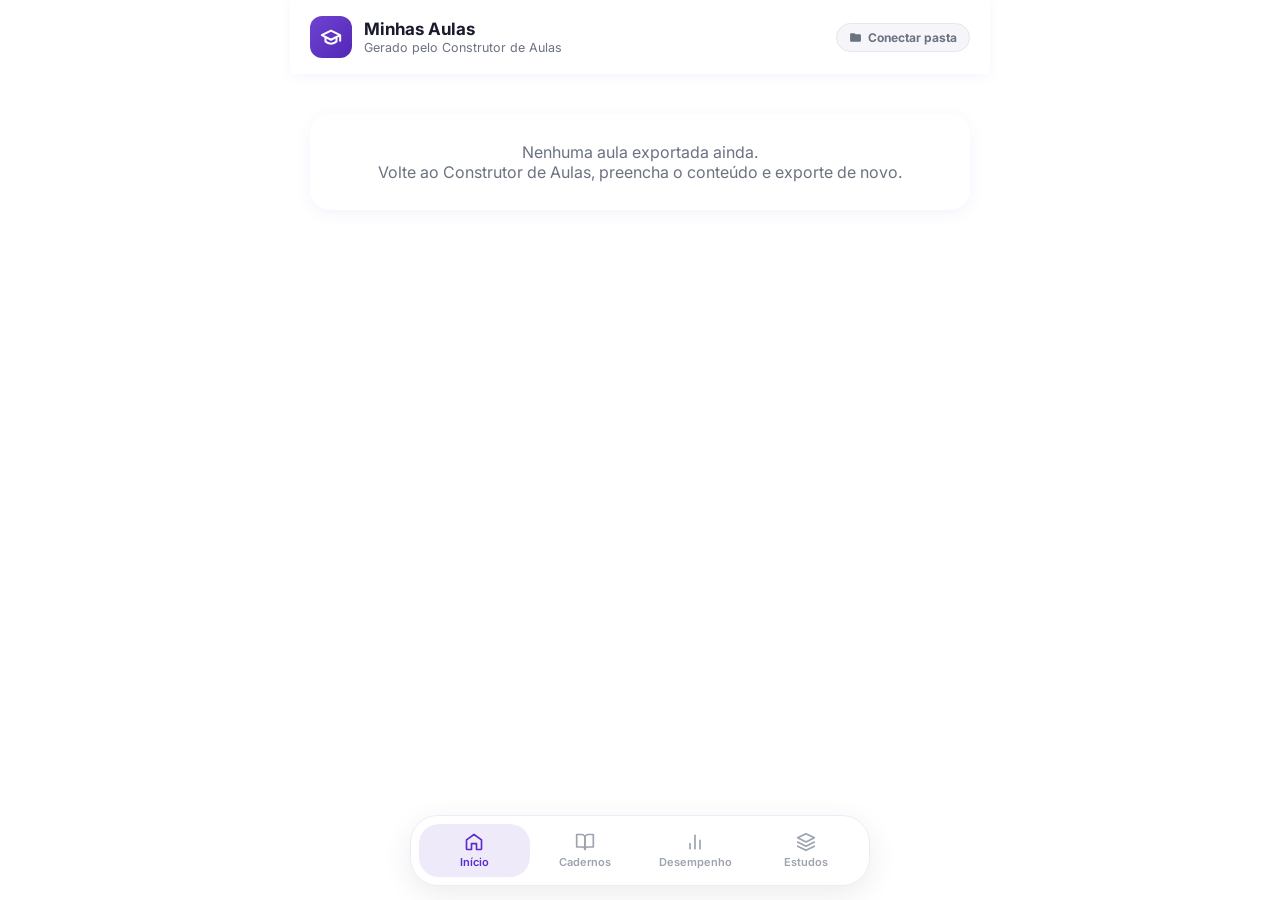
==== index.html @ 487623a7 "Atualização do projeto — 09/08/2026, 18:16:55" ====
<!DOCTYPE html>
<html lang="pt-BR">
<head>
<meta charset="UTF-8">
<meta name="viewport" content="width=device-width, initial-scale=1.0, viewport-fit=cover">
<title>Minhas Aulas</title>
<link href="https://fonts.googleapis.com/css2?family=Inter:wght@400;500;600;700&display=swap" rel="stylesheet">
<link rel="stylesheet" href="css/inicio.css">
<link rel="icon" href="data:image/svg+xml,%3Csvg%20xmlns%3D%22http%3A%2F%2Fwww.w3.org%2F2000%2Fsvg%22%20viewBox%3D%220%200%2024%2024%22%3E%3Crect%20width%3D%2224%22%20height%3D%2224%22%20rx%3D%226%22%20fill%3D%22%235B2BCB%22%2F%3E%3Cg%20fill%3D%22none%22%20stroke%3D%22%23fff%22%20stroke-width%3D%222.2%22%20stroke-linecap%3D%22round%22%20stroke-linejoin%3D%22round%22%3E%3Cpath%20d%3D%22M22%2010v6M2%2010l10-5%2010%205-10%205z%22%3E%3C%2Fpath%3E%3Cpath%20d%3D%22M6%2012v5c3%203%209%203%2012%200v-5%22%3E%3C%2Fpath%3E%3C%2Fg%3E%3C%2Fsvg%3E">
<link rel="apple-touch-icon" href="data:image/svg+xml,%3Csvg%20xmlns%3D%22http%3A%2F%2Fwww.w3.org%2F2000%2Fsvg%22%20viewBox%3D%220%200%2024%2024%22%3E%3Crect%20width%3D%2224%22%20height%3D%2224%22%20rx%3D%226%22%20fill%3D%22%235B2BCB%22%2F%3E%3Cg%20fill%3D%22none%22%20stroke%3D%22%23fff%22%20stroke-width%3D%222.2%22%20stroke-linecap%3D%22round%22%20stroke-linejoin%3D%22round%22%3E%3Cpath%20d%3D%22M22%2010v6M2%2010l10-5%2010%205-10%205z%22%3E%3C%2Fpath%3E%3Cpath%20d%3D%22M6%2012v5c3%203%209%203%2012%200v-5%22%3E%3C%2Fpath%3E%3C%2Fg%3E%3C%2Fsvg%3E">
<link rel="manifest" href="manifest.json">
<meta name="theme-color" content="#5B2BCB">
</head>
<body>

<div class="app-wrapper">

  <header class="header">
    <div class="header-left">
      <div class="logo"><svg viewBox="0 0 24 24" fill="none" stroke="currentColor" stroke-width="2.2" stroke-linecap="round" stroke-linejoin="round" width="22" height="22"><path d="M22 10v6M2 10l10-5 10 5-10 5z"></path><path d="M6 12v5c3 3 9 3 12 0v-5"></path></svg></div>
      <div class="header-title">
        <h1>Minhas Aulas</h1>
        <p>Gerado pelo Construtor de Aulas</p>
      </div>
    </div>
    <button type="button" class="pasta-progresso-badge" id="pastaProgressoBadge" onclick="conectarPastaProgresso()" title="Conecte uma pasta pra salvar seu progresso entre sessões">
      <svg class="pasta-progresso-badge-icone" width="13" height="13" viewBox="0 0 24 24" fill="currentColor" stroke="none"><path d="M20 6h-8l-2-2H4a2 2 0 0 0-2 2v12a2 2 0 0 0 2 2h16a2 2 0 0 0 2-2V8a2 2 0 0 0-2-2z"/></svg>
      <span class="pasta-progresso-badge-texto" id="pastaProgressoBadgeTexto">Conectar pasta</span>
    </button>
  </header>

  <div class="view-inicio" id="viewInicio">
    <div id="etapasWrap"></div>
  </div>

  <div class="view-erros" id="viewErros" style="display:none">
    <div class="erros-header">
      <h2>Cadernos</h2>
      <p>Suas questões erradas, aulas favoritas e telas marcadas para revisão.</p>
    </div>
    <div class="cadernos-tabs" id="cadernosTabs">
      <button type="button" class="caderno-tab active" data-tab="erros">Erros</button>
      <button type="button" class="caderno-tab" data-tab="favoritos">Favoritos</button>
      <button type="button" class="caderno-tab" data-tab="revisao">Revisão</button>
    </div>
    <div class="cadernos-subtabs" id="cadernosSubtabs">
      <button type="button" class="caderno-subtab active" data-subtab="aula">Por aula</button>
      <button type="button" class="caderno-subtab" data-subtab="geral">Geral</button>
    </div>
    <div class="erros-list" id="errosList"></div>
  </div>

  <div class="view-erros" id="viewDesempenho" style="display:none">
    <h2>Desempenho</h2>
    <p>Insígnias por nível aparecem aqui.</p>
  </div>

  <div class="view-niveis" id="viewNiveis" style="display:none">
    <div class="erros-header">
      <h2>Estudos</h2>
      <p>Cada nível reúne várias etapas — conclua todas as aulas para desbloquear o próximo.</p>
    </div>
    <div class="niveis-lista" id="niveisLista"></div>
  </div>

  <nav class="bottom-nav">
    <div class="nav-item active" data-view="inicio">
      <svg viewBox="0 0 24 24" fill="none" stroke="currentColor" stroke-width="2" stroke-linecap="round" stroke-linejoin="round"><path d="M3 9.5 12 3l9 6.5V20a1 1 0 0 1-1 1h-5v-7H9v7H4a1 1 0 0 1-1-1z"></path></svg>
      <span>Início</span>
    </div>
    <div class="nav-item" data-view="erros">
      <svg viewBox="0 0 24 24" fill="none" stroke="currentColor" stroke-width="2" stroke-linecap="round" stroke-linejoin="round"><path d="M2 3h6a4 4 0 0 1 4 4v14a3 3 0 0 0-3-3H2z"></path><path d="M22 3h-6a4 4 0 0 0-4 4v14a3 3 0 0 1 3-3h7z"></path></svg>
      <span>Cadernos</span>
    </div>
    <div class="nav-item" data-view="desempenho">
      <svg viewBox="0 0 24 24" fill="none" stroke="currentColor" stroke-width="2" stroke-linecap="round" stroke-linejoin="round"><line x1="18" y1="20" x2="18" y2="10"></line><line x1="12" y1="20" x2="12" y2="4"></line><line x1="6" y1="20" x2="6" y2="14"></line></svg>
      <span>Desempenho</span>
    </div>
    <div class="nav-item" data-view="niveis">
      <svg viewBox="0 0 24 24" fill="none" stroke="currentColor" stroke-width="2" stroke-linecap="round" stroke-linejoin="round"><polygon points="12 2 2 7 12 12 22 7 12 2"></polygon><polyline points="2 17 12 22 22 17"></polyline><polyline points="2 12 12 17 22 12"></polyline></svg>
      <span>Estudos</span>
    </div>
  </nav>

</div>

<script src="js/progresso.mjs"></script>
<script src="js/data/modulos.mjs"></script>
<script src="js/inicio.mjs"></script>
<script src="js/cadernos.mjs"></script>
<script src="js/niveis.mjs"></script>
<script>
  if ('serviceWorker' in navigator && (location.protocol === 'https:' || location.hostname === 'localhost')) {
    window.addEventListener('load', () => navigator.serviceWorker.register('sw.js').catch(() => {}));
  }
</script>
</body>
</html>
---- css/inicio.css ----
/* INICIO.CSS — Tela inicial do projeto exportado (trilha de ciclos/etapas/
   aulas), com as mesmas cores/estrutura de estudos/css/style.css.
   Cor de marca em variáveis — o export injeta um :root{} novo no final do
   arquivo com a cor escolhida no Construtor de Aulas (ver js/export.js). */
:root {
  --cor-primaria: #5B2BCB;
  --cor-primaria-rgb: 91,43,203;
  --cor-primaria-escura: #4a22a8;
  --cor-gradiente-1: #8E5CF5;
  --cor-gradiente-2: #6D2EE8;
  --cor-clara: #f0eaff;
  --cor-borda-clara: #e9dffb;
  --cor-borda-media: #d4c4f0;
  --cor-hover-fundo: #faf7ff;
}
* { margin: 0; padding: 0; box-sizing: border-box; font-family: 'Inter', sans-serif; }
body { background: #fff; min-height: 100vh; }

.app-wrapper {
  max-width: 700px; width: 100%; margin: 0 auto; background: #fff;
  min-height: 100vh; display: flex; flex-direction: column; padding-bottom: 100px;
}

/* HEADER */
.header {
  background: #fff; padding: 16px 20px; display: flex; align-items: center;
  justify-content: space-between; gap: 12px; box-shadow: 0 2px 10px rgba(var(--cor-primaria-rgb),0.06);
  position: sticky; top: 0; z-index: 10;
}
.header-left { display: flex; align-items: center; gap: 12px; }
.header .logo {
  width: 42px; height: 42px; border-radius: 12px; overflow: hidden;
  background: linear-gradient(135deg, var(--cor-gradiente-1) 0%, var(--cor-gradiente-2) 100%);
  display: grid; place-items: center; color: #fff; flex-shrink: 0;
}
.header-title h1 { font-size: 17px; font-weight: 700; color: #1a1a2e; }
.header-title p { font-size: 12.5px; color: #6b7280; margin-top: 1px; }

.pasta-progresso-badge {
  display: inline-flex; align-items: center; gap: 6px; flex-shrink: 0;
  padding: 6px 12px; border-radius: 999px; border: 1px solid #e5e7eb;
  background: #f5f5fa; color: #6b7280; font-family: inherit; font-size: 12px; font-weight: 700;
  cursor: pointer; white-space: nowrap;
}
.pasta-progresso-badge:hover { background: #ececf5; }
.pasta-progresso-badge.conectado { background: #e8f9ee; border-color: #b8ecc9; color: #1a9d52; }
.pasta-progresso-badge-icone { flex-shrink: 0; }
.pasta-progresso-badge-texto { max-width: 110px; overflow: hidden; text-overflow: ellipsis; }

/* HERO CARD */
.etapa-view { padding: 16px 16px 4px; }
.hero-card {
  background: linear-gradient(135deg, var(--cor-clara) 0%, var(--cor-borda-clara) 100%);
  border-radius: 24px; padding: 24px 20px 28px; cursor: pointer;
  box-shadow: 0 4px 20px rgba(var(--cor-primaria-rgb),0.08);
  transition: box-shadow .2s, padding .25s;
}
.hero-card:hover { box-shadow: 0 6px 24px rgba(var(--cor-primaria-rgb),0.12); }
.hero-card.collapsed { padding: 20px 20px; }

.nivel-selector {
  display: flex; align-items: center; justify-content: center; gap: 6px; color: var(--cor-primaria);
  font-size: 15px; font-weight: 600; margin-bottom: 10px; cursor: pointer;
}
.nivel-selector svg { width: 14px; height: 14px; transition: transform .2s; }
.nivel-selector.collapsed svg { transform: rotate(180deg); }

.hero-content { overflow: hidden; max-height: 200px; opacity: 1; transition: max-height .25s ease, opacity .2s ease; }
.hero-content.collapsed { max-height: 0; opacity: 0; }
.hero-materia { display: block; text-align: center; font-size: 12px; font-weight: 800; text-transform: uppercase; letter-spacing: .6px; color: #7c5cd6; margin-bottom: 4px; }
.hero-title { text-align: center; font-size: 21px; font-weight: 700; color: #1a1a2e; margin-bottom: 14px; }

.progress-segments { display: flex; gap: 6px; }
.progress-segments .segment { flex: 1; height: 10px; border-radius: 6px; background: rgba(var(--cor-primaria-rgb),0.15); }
.progress-segments .segment.filled { background: var(--cor-primaria); }
.hero-card.etapa-completa .segment.filled { box-shadow: 0 0 10px rgba(var(--cor-primaria-rgb),0.7); }

/* PATH */
.path-container { position: relative; padding: 24px 32px 8px; overflow: hidden; max-height: 4000px; transition: max-height .25s ease, padding .25s; }
.path-container.collapsed { max-height: 0; padding-top: 0; padding-bottom: 0; }
.path-line, .path-line-lit {
  position: absolute; left: 50%; top: 24px; bottom: 8px; width: 3px; transform: translateX(-50%);
  border-radius: 2px;
}
.path-line { background: repeating-linear-gradient(to bottom, var(--cor-borda-clara) 0 6px, transparent 6px 12px); }
.path-line-lit { background: #FFD700; height: 0; bottom: auto; transition: height .3s ease; }

.aula-node { position: relative; display: flex; flex-direction: column; align-items: center; padding: 10px 0 26px; text-align: center; }
.aula-node.locked { opacity: .6; }

.stars { display: flex; gap: 3px; margin-bottom: 6px; }
.star { font-size: 18px; color: #e5e7eb; filter: drop-shadow(0 2px 4px rgba(255,215,0,0.3)); }

.icon-circle {
  width: 56px; height: 56px; border-radius: 50%; background: #fff; border: 3px solid var(--cor-borda-clara);
  display: grid; place-items: center; color: var(--cor-primaria); margin-bottom: 10px; position: relative; z-index: 1;
}
.icon-circle svg { width: 24px; height: 24px; }
.icon-circle.active { background: var(--cor-primaria); border-color: var(--cor-primaria); color: #fff; }
.icon-circle.locked { background: #f3f4f6; border-color: #e5e7eb; color: #9ca3af; }

.aula-card {
  width: 100%; background: #fff; border: 2px solid var(--cor-borda-clara); border-radius: 20px;
  padding: 16px 18px; box-shadow: 0 6px 20px rgba(var(--cor-primaria-rgb),0.08); position: relative;
  text-align: center;
}
.aula-card.locked { background: #f9fafb; border-color: #e5e7eb; box-shadow: none; }
.aula-card h3 { font-size: 18px; font-weight: 700; color: #1a1a2e; margin-bottom: 6px; }
.aula-card.locked h3 { color: #6b7280; }
.status { font-size: 14px; color: #6b7280; margin-bottom: 14px; }

.progress-bar { height: 6px; border-radius: 4px; background: var(--cor-borda-clara); overflow: hidden; margin-bottom: 12px; }
.progress-bar-fill { height: 100%; background: var(--cor-primaria); transition: width .3s; }

.btn-favoritar {
  position: absolute; top: 14px; right: 14px; width: 32px; height: 32px; border-radius: 50%;
  background: #fff; border: 2px solid var(--cor-borda-clara); color: #f3b6c9; display: grid; place-items: center; cursor: pointer;
}
.btn-favoritar svg { width: 15px; height: 15px; }
.btn-favoritar:hover { color: #ec4899; }
.btn-favoritar.favorita { color: #ec4899; }
.btn-favoritar.favorita svg { fill: #ec4899; }
.aula-card.locked .btn-favoritar { opacity: .4; cursor: not-allowed; }

.btn-acao { width: 100%; padding: 11px; border: none; border-radius: 12px; font-family: inherit; font-weight: 700; font-size: 14px; cursor: pointer; }
.btn-acao.ativa { background: var(--cor-primaria); color: #fff; }
.btn-acao.ativa:hover { background: var(--cor-primaria-escura); box-shadow: 0 4px 12px rgba(var(--cor-primaria-rgb),0.3); }
.btn-acao.bloqueada { background: #e5e7eb; color: #9ca3af; cursor: not-allowed; }

/* CADERNOS (erros / favoritos / revisão) */
.view-erros { padding: 20px 16px 16px; }
.erros-header { margin-bottom: 18px; }
.erros-header h2 { font-size: 21px; font-weight: 700; color: #1a1a2e; }
.erros-header p { font-size: 14px; line-height: 1.5; color: #6b7280; margin-top: 4px; }

.cadernos-tabs { display: flex; gap: 8px; margin-bottom: 18px; }
.caderno-tab {
  flex: 1; padding: 10px 12px; border-radius: 12px; border: 1.5px solid var(--cor-borda-clara);
  background: #fff; color: #6b7280; font-family: inherit; font-weight: 600; font-size: 13px; cursor: pointer;
  transition: all .2s;
}
.caderno-tab:hover { background: var(--cor-hover-fundo); }
.caderno-tab.active { background: var(--cor-primaria); border-color: var(--cor-primaria); color: #fff; }

.cadernos-subtabs { display: flex; gap: 16px; margin: -6px 0 16px; padding-bottom: 10px; border-bottom: 1.5px solid var(--cor-clara); }
.caderno-subtab {
  padding: 4px 2px; border: none; background: none; color: #9ca3af; font-family: inherit;
  font-weight: 600; font-size: 13px; cursor: pointer; position: relative;
}
.caderno-subtab.active { color: var(--cor-primaria); }
.caderno-subtab.active::after { content: ''; position: absolute; left: 0; right: 0; bottom: -11px; height: 2px; background: var(--cor-primaria); }

.erros-list { display: flex; flex-direction: column; gap: 12px; }
.erro-card {
  display: flex; align-items: center; justify-content: space-between; gap: 12px;
  border: 2px solid #fde0e0; border-radius: 18px; padding: 16px 18px; background: #fff;
  box-shadow: 0 4px 14px rgba(220,38,38,0.06);
}
.erro-card-info h3 { font-size: 16px; font-weight: 700; color: #1a1a2e; margin-bottom: 4px; }
.erro-card-info p { font-size: 14px; font-weight: 600; color: #ef4444; }
.erro-card-info p.cor-favorito { color: #ec4899; }
.erro-card-info p.cor-revisao { color: #4A80F0; }

.btn-praticar {
  flex-shrink: 0; padding: 10px 18px; border: none; border-radius: 12px; background: var(--cor-primaria);
  color: #fff; font-family: inherit; font-weight: 600; font-size: 15px; cursor: pointer; transition: all .2s;
}
.btn-praticar:hover { background: var(--cor-primaria-escura); transform: translateY(-1px); }

.erros-empty { text-align: center; padding: 60px 20px; color: #6b7280; }
.erros-empty-emoji { font-size: 40px; margin-bottom: 10px; }
.erros-empty p { font-size: 15px; margin-bottom: 4px; }
.erros-empty-sub { font-size: 14px; max-width: 280px; margin: 6px auto 0; line-height: 1.5; color: #9ca3af; }

/* ESTUDOS (visão geral por nível/ciclo) */
.view-niveis { padding: 20px 16px 16px; }
.niveis-lista { padding-bottom: 24px; }
.sprint-lista { display: flex; flex-direction: column; gap: 14px; margin-bottom: 22px; }

/* DESEMPENHO — insígnias por ciclo */
.insignias-grid { display: grid; grid-template-columns: repeat(auto-fill, minmax(120px, 1fr)); gap: 14px; }
.insignia-card {
  background: #fff; border: 2px solid var(--cor-borda-clara); border-radius: 16px;
  padding: 16px 10px; text-align: center; box-shadow: 0 4px 14px rgba(var(--cor-primaria-rgb),0.06);
}
.insignia-card-icone {
  width: 56px; height: 56px; margin: 0 auto 10px; border-radius: 50%; overflow: hidden;
  background: linear-gradient(135deg, var(--cor-gradiente-1) 0%, var(--cor-gradiente-2) 100%);
  color: #fff; display: grid; place-items: center;
}
.insignia-card-img { width: 100%; height: 100%; object-fit: cover; }
.insignia-card-titulo { font-size: 13px; font-weight: 700; color: #1a1a2e; line-height: 1.3; }
.insignia-card-status { font-size: 11px; font-weight: 600; color: #6b7280; margin-top: 3px; }
.insignia-card.bloqueada { opacity: .5; }
.insignia-card.bloqueada .insignia-card-icone { background: #d1d5db; filter: grayscale(1); }
.insignia-card.conquistada .insignia-card-status { color: #16a34a; }

@keyframes insignia-revelar {
  0%   { transform: scale(0.5) rotate(-8deg); opacity: 0; }
  60%  { transform: scale(1.08) rotate(3deg); opacity: 1; }
  100% { transform: scale(1) rotate(0deg); opacity: 1; }
}
@keyframes insignia-brilho {
  0%, 100% { box-shadow: 0 4px 16px rgba(var(--cor-primaria-rgb),0.12); }
  50%      { box-shadow: 0 0 0 10px rgba(var(--cor-primaria-rgb),0.15), 0 4px 24px rgba(var(--cor-primaria-rgb),0.35); }
}
.insignia-card.nova {
  animation: insignia-revelar 0.6s cubic-bezier(.34, 1.56, .64, 1),
             insignia-brilho 1.5s ease-in-out 0.6s 2;
}

.nivel-card-unico { background: #fff; border: 2px solid var(--cor-borda-clara); border-radius: 18px; padding: 18px; box-shadow: 0 4px 14px rgba(var(--cor-primaria-rgb),0.06); }
.nivel-card-unico-cabecalho { display: flex; align-items: center; gap: 14px; cursor: pointer; }
.nivel-card-unico-seta { transition: transform .3s ease; flex-shrink: 0; }
.nivel-card-unico-cabecalho.collapsed .nivel-card-unico-seta { transform: rotate(-90deg); }
.nivel-card-unico-corpo { overflow: hidden; max-height: 2000px; opacity: 1; transition: max-height .4s ease, opacity .3s ease; }
.nivel-card-unico-corpo.collapsed { max-height: 0; opacity: 0; }

.trilha-tabs { margin-bottom: 14px; }
.trilha-tab-titulo-unica { margin-bottom: 14px; }

.sprint-card-numero { width: 44px; height: 44px; border-radius: 50%; display: grid; place-items: center; font-size: 14px; font-weight: 800; color: #fff; flex-shrink: 0; }
.sprint-card-numero.andamento { background: var(--cor-primaria); }
.sprint-card-numero.concluida { background: #16a34a; }
.sprint-titulo { flex: 1; font-size: 16px; font-weight: 700; color: #1a1a2e; line-height: 1.3; }

.ciclo-secao { margin-top: 18px; padding-top: 16px; border-top: 1px solid var(--cor-clara); cursor: pointer; }
.ciclo-secao.bloqueada { cursor: default; padding-top: 14px; }
.ciclo-secao-cabecalho { display: flex; align-items: center; justify-content: space-between; gap: 8px; margin-bottom: 8px; }
.ciclo-secao-label { font-size: 13px; font-weight: 800; color: #1a1a2e; }
.ciclo-secao-label.bloqueada { display: flex; align-items: center; gap: 6px; font-weight: 700; color: #9ca3af; }

.sprint-status { font-size: 11px; font-weight: 800; letter-spacing: .04em; text-transform: uppercase; padding: 3px 9px; border-radius: 999px; }
.sprint-status.concluida { background: #dcfce7; color: #15803d; }
.sprint-status.andamento { background: var(--cor-clara); color: var(--cor-primaria); }

.sprint-etapas { display: flex; flex-wrap: wrap; gap: 6px; margin-bottom: 10px; }
.sprint-materia-tag { background: #f8f6ff; border: 1px solid var(--cor-clara); border-radius: 10px; padding: 5px 9px; font-size: 12px; font-weight: 700; color: var(--cor-primaria); }

.sprint-progress-row { display: flex; align-items: center; gap: 10px; }
.sprint-progress-pct { width: 38px; font-size: 13px; font-weight: 800; flex-shrink: 0; }
.sprint-progress-pct.concluida { color: #16a34a; }
.sprint-progress-pct.andamento { color: var(--cor-primaria); }
.sprint-progress-bar { flex: 1; height: 6px; background: var(--cor-clara); border-radius: 4px; overflow: hidden; }
.sprint-progress-bar-fill { height: 100%; background: var(--cor-primaria); border-radius: 4px; }

.trilha-section { background: #fff; border: 2px solid var(--cor-borda-clara); border-radius: 18px; padding: 18px; margin-bottom: 22px; }
.trilha-titulo { font-size: 16px; font-weight: 700; color: #1a1a2e; margin-bottom: 4px; }
.trilha-desc { font-size: 13px; color: #6b7280; line-height: 1.4; margin-bottom: 14px; }
.trilha-section.trilha-bloqueada { background: #f9fafb; opacity: .85; }
.trilha-bloqueada-cabecalho { display: flex; align-items: center; gap: 6px; color: #9ca3af; margin-bottom: 4px; }
.trilha-bloqueada-cabecalho .trilha-titulo { margin-bottom: 0; color: #9ca3af; }
.trilha-section.trilha-bloqueada .trilha-desc { margin-bottom: 0; }

.trilha-grid { display: grid; grid-template-columns: repeat(2, 1fr); gap: 10px; }
.trilha-card {
  position: relative; display: flex; flex-direction: column; align-items: flex-start; gap: 8px;
  border: 2px solid var(--cor-borda-clara); border-radius: 14px; padding: 12px; cursor: pointer;
  transition: border-color .15s, background .15s;
}
.trilha-card:hover { border-color: var(--cor-borda-media); }
.trilha-card.selecionada { border-color: var(--cor-primaria); background: var(--cor-hover-fundo); }
.trilha-icone {
  width: 36px; height: 36px; border-radius: 10px; background: var(--cor-clara); color: var(--cor-primaria);
  display: flex; align-items: center; justify-content: center;
}
.trilha-nome { font-size: 13.5px; font-weight: 700; color: #1a1a2e; }
.trilha-check {
  position: absolute; top: 10px; right: 10px; width: 20px; height: 20px; border-radius: 50%;
  border: 2px solid var(--cor-borda-media); color: #fff; display: flex; align-items: center; justify-content: center;
  opacity: 0; transition: opacity .15s, background .15s, border-color .15s;
}
.trilha-card.selecionada .trilha-check { opacity: 1; background: var(--cor-primaria); border-color: var(--cor-primaria); }

/* VIEWS SECUNDÁRIAS (placeholder) */
.view-placeholder { padding: 60px 24px; text-align: center; color: #6b7280; }
.view-placeholder h2 { font-size: 19px; color: #1a1a2e; margin-bottom: 8px; }

.vazio-aviso { margin: 40px 20px; padding: 28px 20px; text-align: center; background: #fff; border-radius: 20px; color: #6b7280; box-shadow: 0 4px 16px rgba(var(--cor-primaria-rgb),0.06); }

/* BOTTOM NAV */
.bottom-nav {
  position: fixed; bottom: 14px; left: 50%; transform: translateX(-50%); width: calc(100% - 32px); max-width: 460px;
  background: #fff; border-radius: 28px; box-shadow: 0 8px 30px rgba(0,0,0,0.08); border: 1px solid var(--cor-clara);
  display: flex; padding: 8px; z-index: 20;
}
.nav-item { flex: 1; display: flex; flex-direction: column; align-items: center; gap: 3px; padding: 8px 4px; border-radius: 20px; cursor: pointer; color: #9ca3af; font-size: 11px; font-weight: 600; }
.nav-item svg { width: 20px; height: 20px; }
.nav-item.active { background: var(--cor-clara); color: var(--cor-primaria); }

/* TOAST */
.toast {
  position: fixed; left: 50%; bottom: 90px; transform: translateX(-50%) translateY(20px);
  background: #1a1a2e; color: #fff; padding: 12px 20px; border-radius: 14px; font-size: 13.5px; font-weight: 600;
  opacity: 0; pointer-events: none; transition: opacity .2s, transform .2s; max-width: 90%; text-align: center; z-index: 50;
}
.toast.show { opacity: 1; transform: translateX(-50%) translateY(0); }

:root {
  --cor-primaria: #5B2BCB;
  --cor-primaria-rgb: 91,43,203;
  --cor-primaria-escura: #4b23a6;
  --cor-gradiente-1: #6f44d1;
  --cor-gradiente-2: #5227b7;
  --cor-clara: #efeafa;
  --cor-borda-clara: #e3dbf6;
  --cor-borda-media: #d1c4f0;
  --cor-hover-fundo: #f7f4fc;
}
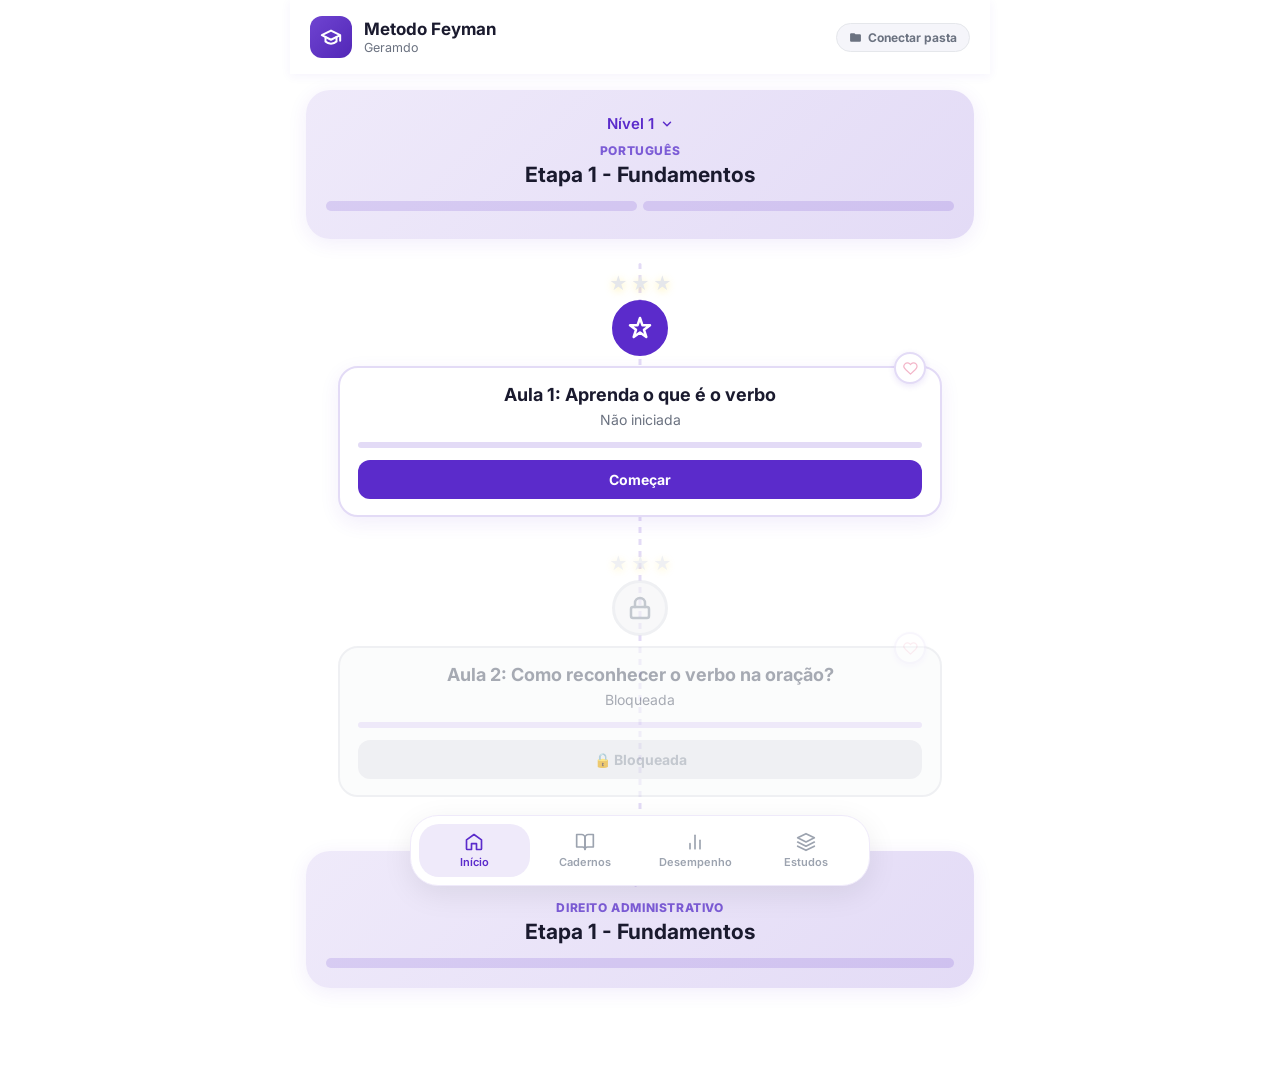
==== commit 7c7dc66b: "Atualização do projeto — 10/08/2026, 20:12:03" ====
--- a/index.html
+++ b/index.html
@@ -3,7 +3,7 @@
 <head>
 <meta charset="UTF-8">
 <meta name="viewport" content="width=device-width, initial-scale=1.0, viewport-fit=cover">
-<title>Minhas Aulas</title>
+<title>Metodo Feyman</title>
 <link href="https://fonts.googleapis.com/css2?family=Inter:wght@400;500;600;700&display=swap" rel="stylesheet">
 <link rel="stylesheet" href="css/inicio.css">
 <link rel="icon" href="data:image/svg+xml,%3Csvg%20xmlns%3D%22http%3A%2F%2Fwww.w3.org%2F2000%2Fsvg%22%20viewBox%3D%220%200%2024%2024%22%3E%3Crect%20width%3D%2224%22%20height%3D%2224%22%20rx%3D%226%22%20fill%3D%22%235B2BCB%22%2F%3E%3Cg%20fill%3D%22none%22%20stroke%3D%22%23fff%22%20stroke-width%3D%222.2%22%20stroke-linecap%3D%22round%22%20stroke-linejoin%3D%22round%22%3E%3Cpath%20d%3D%22M22%2010v6M2%2010l10-5%2010%205-10%205z%22%3E%3C%2Fpath%3E%3Cpath%20d%3D%22M6%2012v5c3%203%209%203%2012%200v-5%22%3E%3C%2Fpath%3E%3C%2Fg%3E%3C%2Fsvg%3E">
@@ -19,8 +19,8 @@
     <div class="header-left">
       <div class="logo"><svg viewBox="0 0 24 24" fill="none" stroke="currentColor" stroke-width="2.2" stroke-linecap="round" stroke-linejoin="round" width="22" height="22"><path d="M22 10v6M2 10l10-5 10 5-10 5z"></path><path d="M6 12v5c3 3 9 3 12 0v-5"></path></svg></div>
       <div class="header-title">
-        <h1>Minhas Aulas</h1>
-        <p>Gerado pelo Construtor de Aulas</p>
+        <h1>Metodo Feyman</h1>
+        <p>Geramdo</p>
       </div>
     </div>
     <button type="button" class="pasta-progresso-badge" id="pastaProgressoBadge" onclick="conectarPastaProgresso()" title="Conecte uma pasta pra salvar seu progresso entre sessões">
--- a/css/inicio.css
+++ b/css/inicio.css
@@ -105,6 +105,12 @@
   text-align: center;
 }
 .aula-card.locked { background: #f9fafb; border-color: #e5e7eb; box-shadow: none; }
+
+@keyframes aula-card-destaque {
+  0%, 100% { box-shadow: 0 6px 20px rgba(var(--cor-primaria-rgb),0.08); border-color: var(--cor-borda-clara); }
+  50%      { box-shadow: 0 0 0 8px rgba(var(--cor-primaria-rgb),0.15), 0 6px 24px rgba(var(--cor-primaria-rgb),0.35); border-color: var(--cor-primaria); }
+}
+.aula-card.proxima-destaque { animation: aula-card-destaque 1.1s ease-in-out 2; }
 .aula-card h3 { font-size: 18px; font-weight: 700; color: #1a1a2e; margin-bottom: 6px; }
 .aula-card.locked h3 { color: #6b7280; }
 .status { font-size: 14px; color: #6b7280; margin-bottom: 14px; }
@@ -113,8 +119,9 @@
 .progress-bar-fill { height: 100%; background: var(--cor-primaria); transition: width .3s; }
 
 .btn-favoritar {
-  position: absolute; top: 14px; right: 14px; width: 32px; height: 32px; border-radius: 50%;
+  position: absolute; top: -16px; right: 14px; width: 32px; height: 32px; border-radius: 50%;
   background: #fff; border: 2px solid var(--cor-borda-clara); color: #f3b6c9; display: grid; place-items: center; cursor: pointer;
+  box-shadow: 0 2px 6px rgba(var(--cor-primaria-rgb),0.12);
 }
 .btn-favoritar svg { width: 15px; height: 15px; }
 .btn-favoritar:hover { color: #ec4899; }
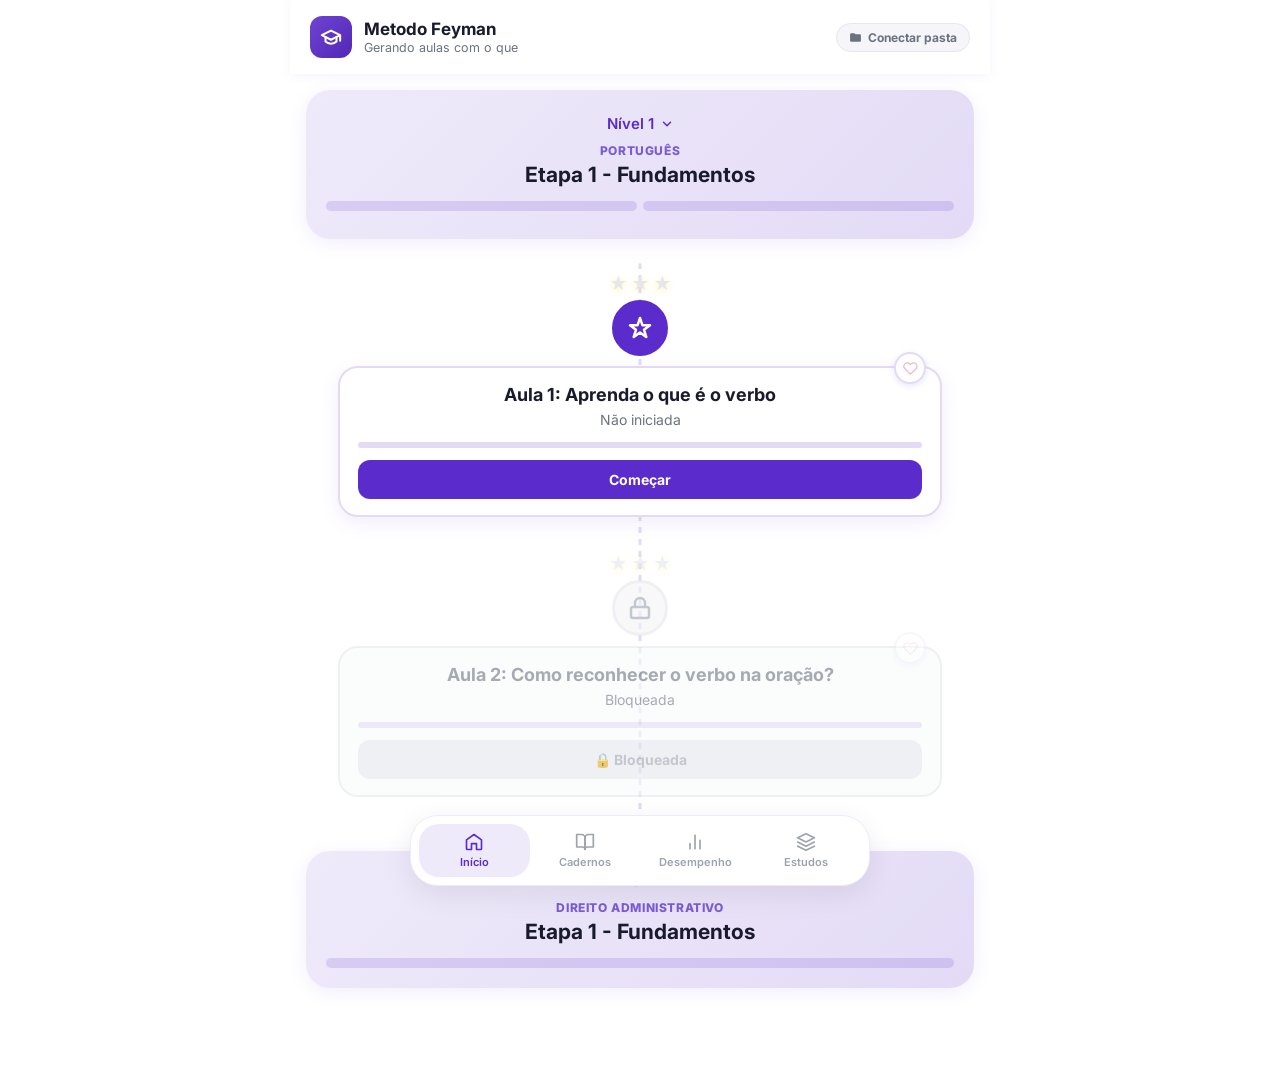
==== commit 75b9ccc3: "Atualização do projeto — 10/08/2026, 20:12:09" ====
--- a/index.html
+++ b/index.html
@@ -20,7 +20,7 @@
       <div class="logo"><svg viewBox="0 0 24 24" fill="none" stroke="currentColor" stroke-width="2.2" stroke-linecap="round" stroke-linejoin="round" width="22" height="22"><path d="M22 10v6M2 10l10-5 10 5-10 5z"></path><path d="M6 12v5c3 3 9 3 12 0v-5"></path></svg></div>
       <div class="header-title">
         <h1>Metodo Feyman</h1>
-        <p>Geramdo</p>
+        <p>Gerando aulas com o que </p>
       </div>
     </div>
     <button type="button" class="pasta-progresso-badge" id="pastaProgressoBadge" onclick="conectarPastaProgresso()" title="Conecte uma pasta pra salvar seu progresso entre sessões">
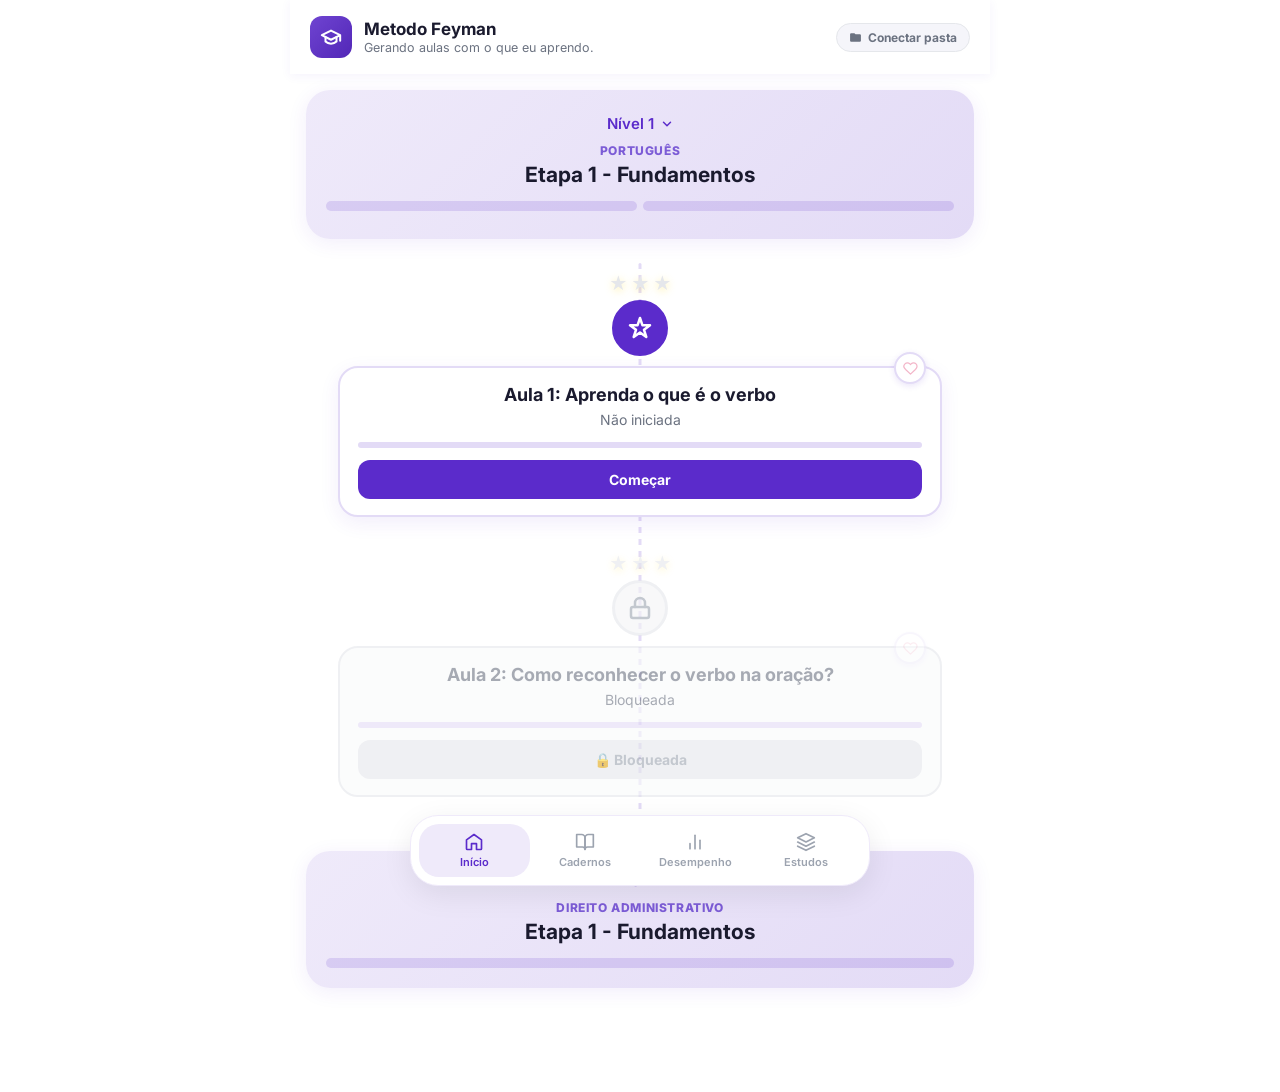
==== commit c7819bf4: "Atualização do projeto — 10/08/2026, 20:12:15" ====
--- a/index.html
+++ b/index.html
@@ -20,7 +20,7 @@
       <div class="logo"><svg viewBox="0 0 24 24" fill="none" stroke="currentColor" stroke-width="2.2" stroke-linecap="round" stroke-linejoin="round" width="22" height="22"><path d="M22 10v6M2 10l10-5 10 5-10 5z"></path><path d="M6 12v5c3 3 9 3 12 0v-5"></path></svg></div>
       <div class="header-title">
         <h1>Metodo Feyman</h1>
-        <p>Gerando aulas com o que </p>
+        <p>Gerando aulas com o que eu aprendo.</p>
       </div>
     </div>
     <button type="button" class="pasta-progresso-badge" id="pastaProgressoBadge" onclick="conectarPastaProgresso()" title="Conecte uma pasta pra salvar seu progresso entre sessões">
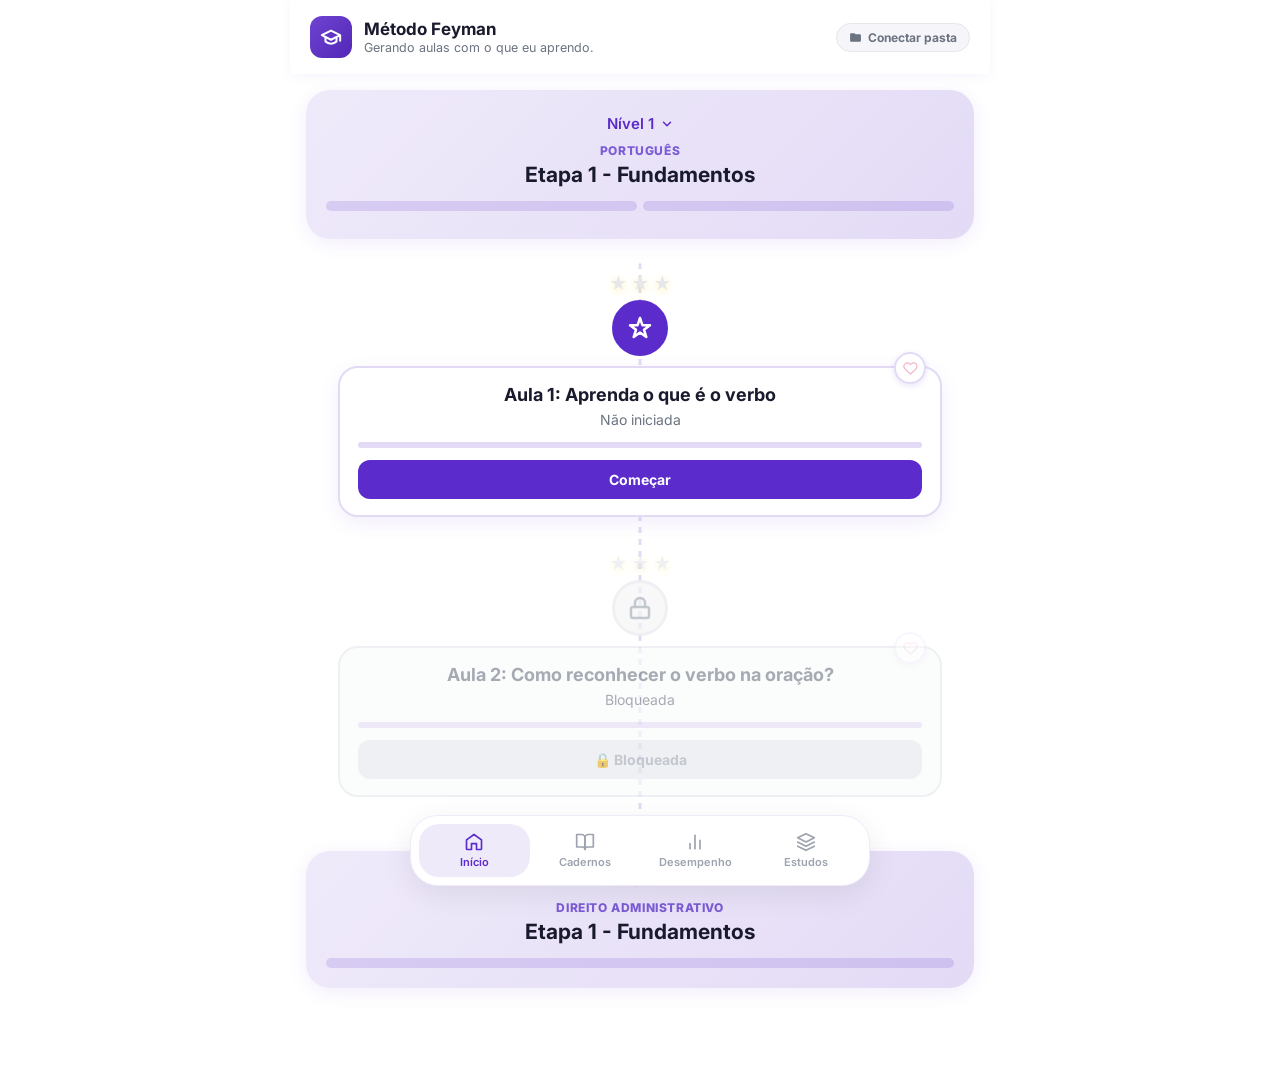
==== commit b96fb4be: "Atualização do projeto — 10/08/2026, 20:14:15" ====
--- a/index.html
+++ b/index.html
@@ -3,7 +3,7 @@
 <head>
 <meta charset="UTF-8">
 <meta name="viewport" content="width=device-width, initial-scale=1.0, viewport-fit=cover">
-<title>Metodo Feyman</title>
+<title>Método Feyman</title>
 <link href="https://fonts.googleapis.com/css2?family=Inter:wght@400;500;600;700&display=swap" rel="stylesheet">
 <link rel="stylesheet" href="css/inicio.css">
 <link rel="icon" href="data:image/svg+xml,%3Csvg%20xmlns%3D%22http%3A%2F%2Fwww.w3.org%2F2000%2Fsvg%22%20viewBox%3D%220%200%2024%2024%22%3E%3Crect%20width%3D%2224%22%20height%3D%2224%22%20rx%3D%226%22%20fill%3D%22%235B2BCB%22%2F%3E%3Cg%20fill%3D%22none%22%20stroke%3D%22%23fff%22%20stroke-width%3D%222.2%22%20stroke-linecap%3D%22round%22%20stroke-linejoin%3D%22round%22%3E%3Cpath%20d%3D%22M22%2010v6M2%2010l10-5%2010%205-10%205z%22%3E%3C%2Fpath%3E%3Cpath%20d%3D%22M6%2012v5c3%203%209%203%2012%200v-5%22%3E%3C%2Fpath%3E%3C%2Fg%3E%3C%2Fsvg%3E">
@@ -19,7 +19,7 @@
     <div class="header-left">
       <div class="logo"><svg viewBox="0 0 24 24" fill="none" stroke="currentColor" stroke-width="2.2" stroke-linecap="round" stroke-linejoin="round" width="22" height="22"><path d="M22 10v6M2 10l10-5 10 5-10 5z"></path><path d="M6 12v5c3 3 9 3 12 0v-5"></path></svg></div>
       <div class="header-title">
-        <h1>Metodo Feyman</h1>
+        <h1>Método Feyman</h1>
         <p>Gerando aulas com o que eu aprendo.</p>
       </div>
     </div>
